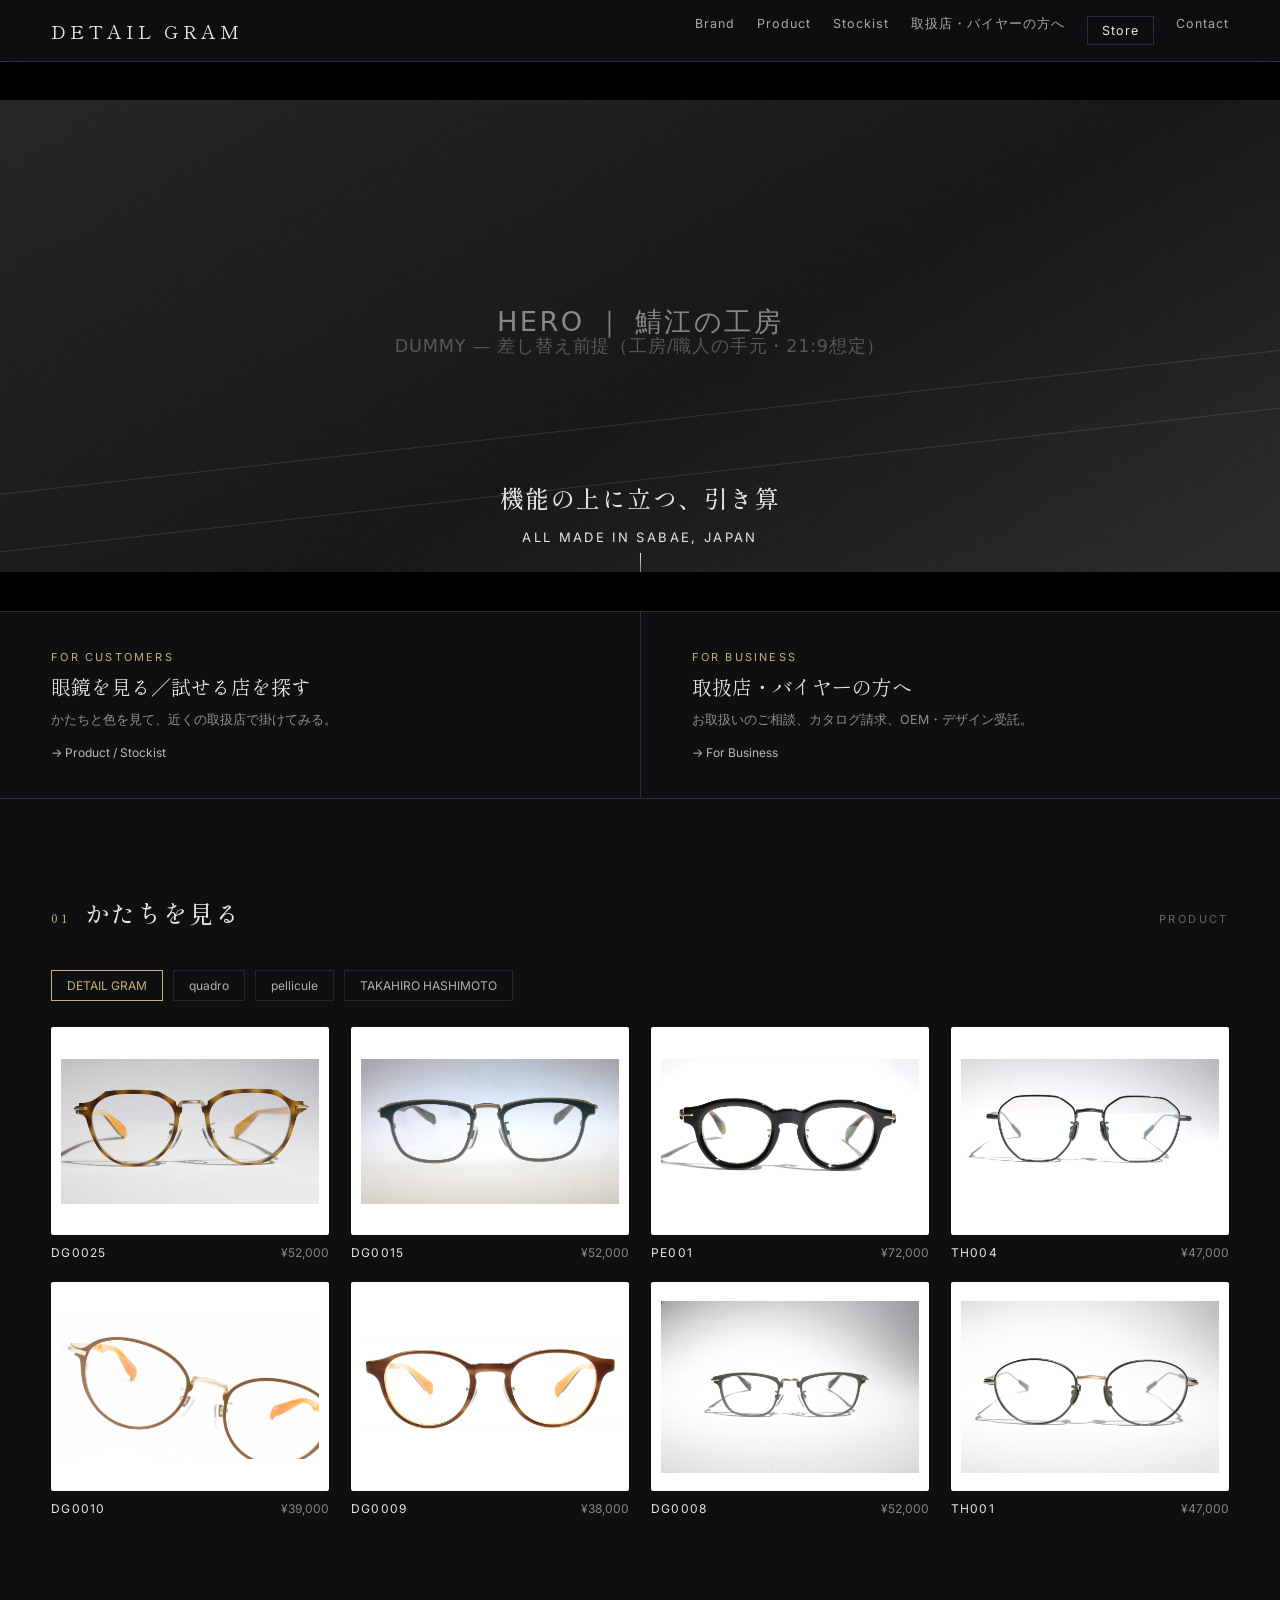
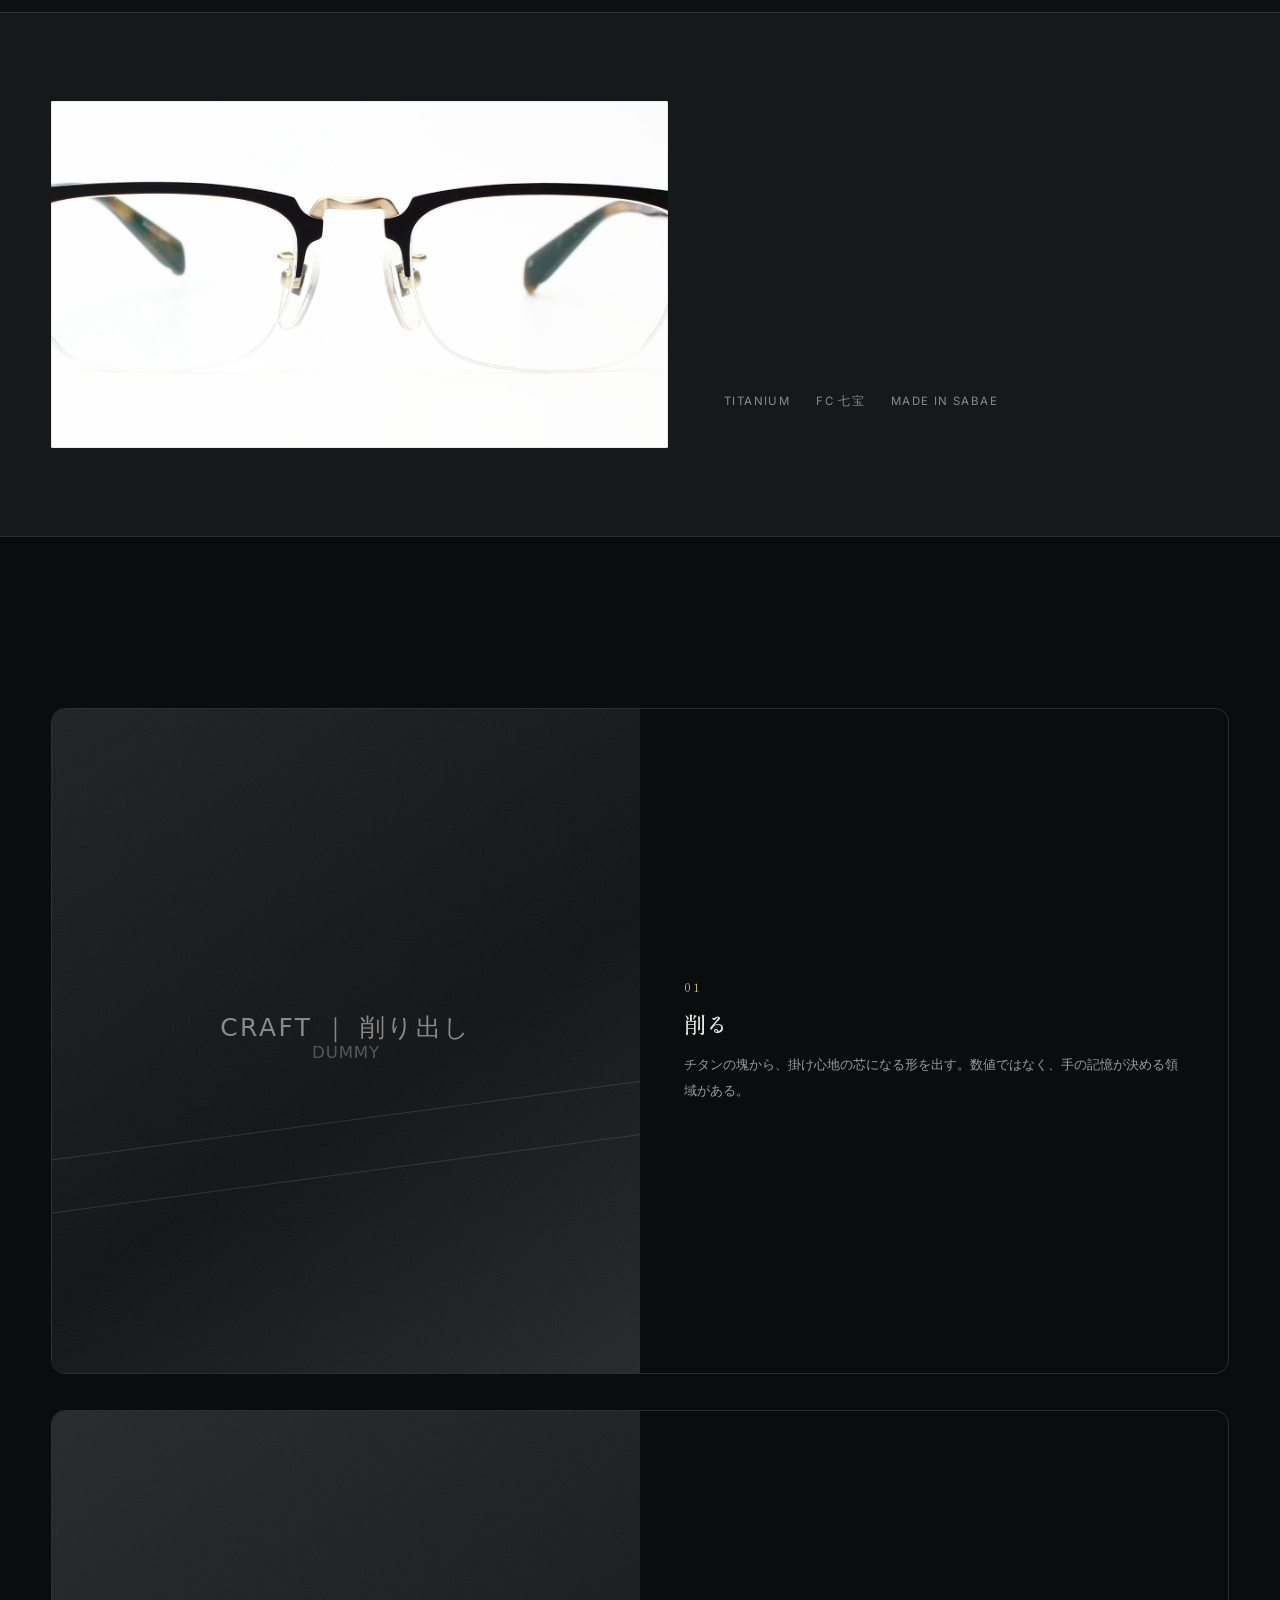
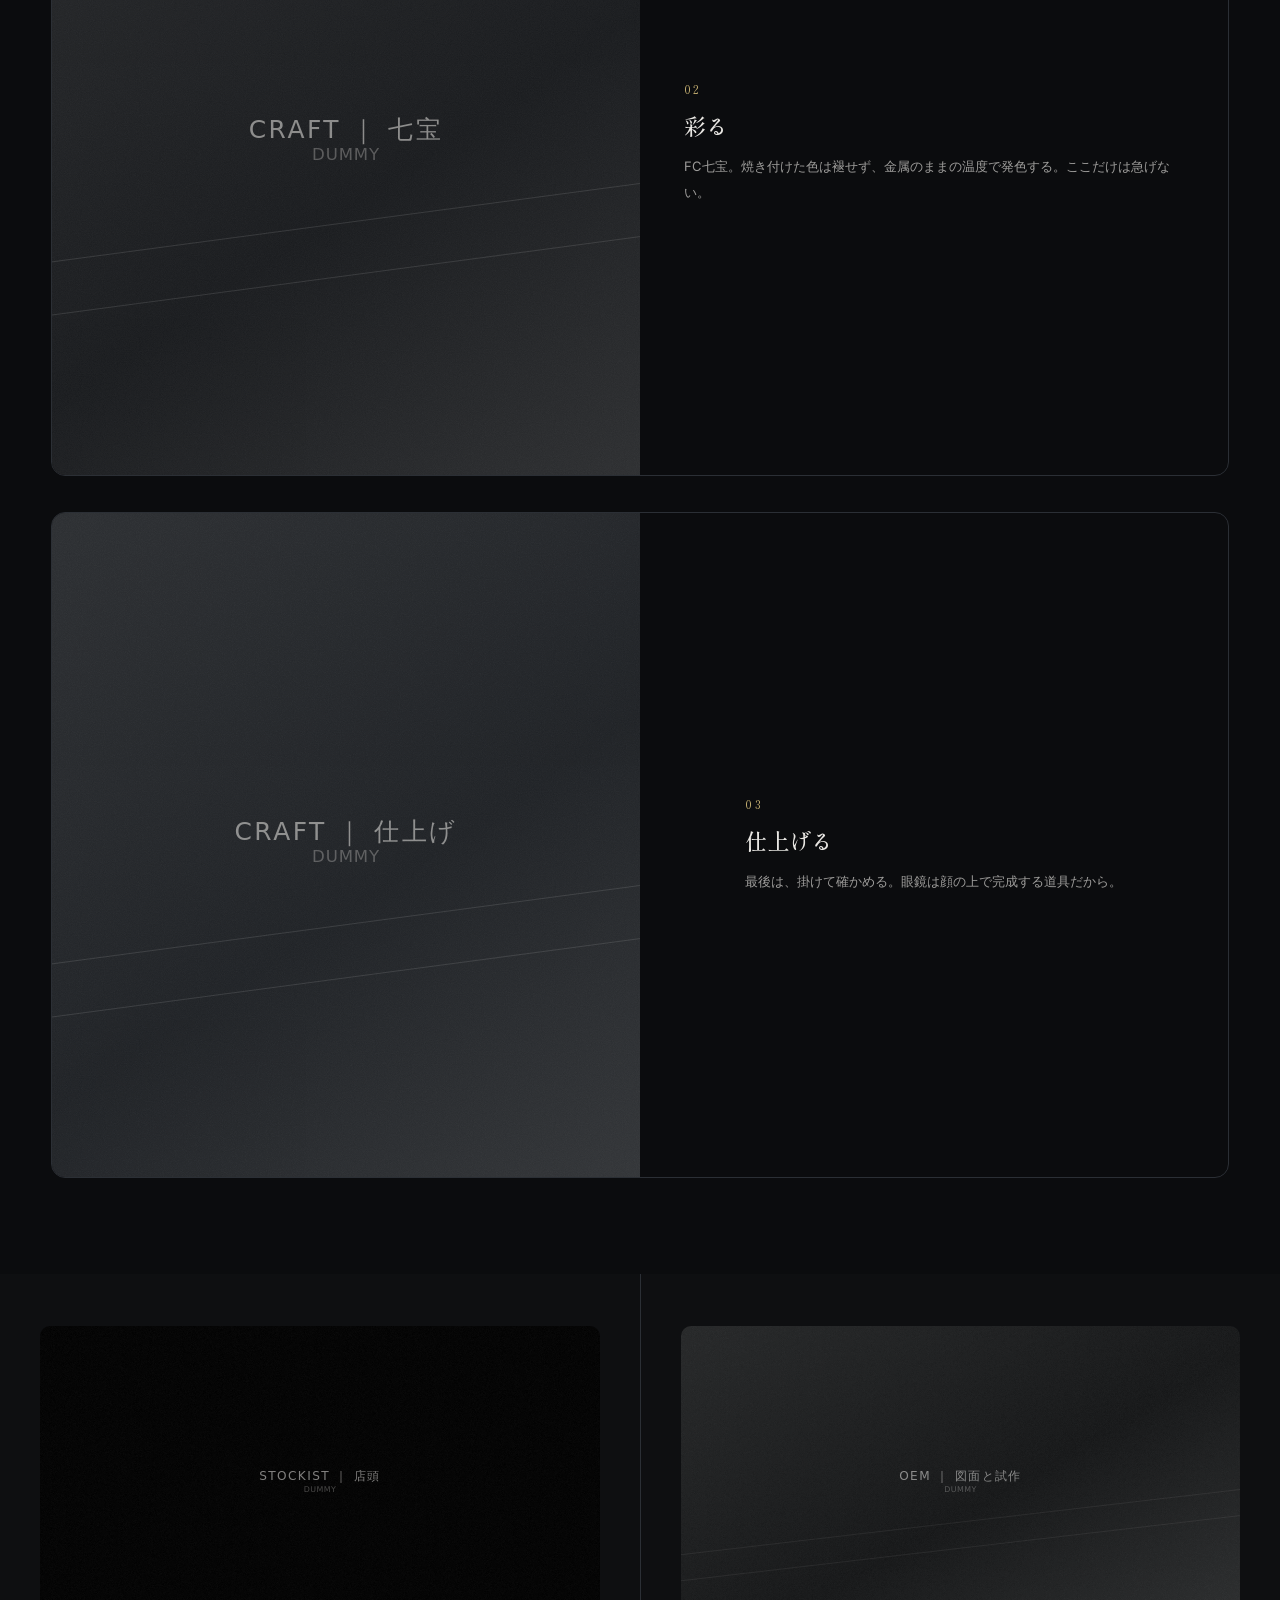
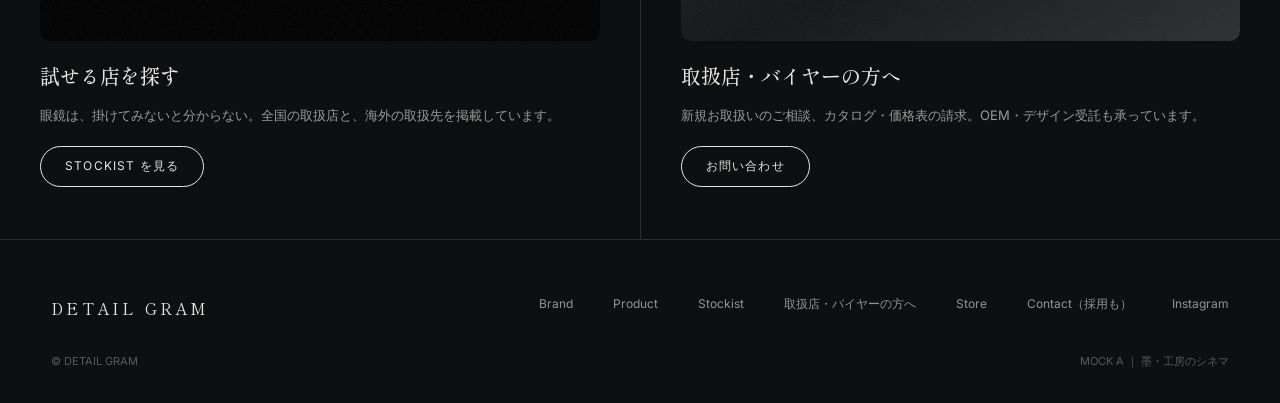
==== a.html @ 7b70e7d8 "DETAIL GRAM top mock A/B" ====
<!DOCTYPE html>
<html lang="ja">
<head>
<meta charset="utf-8">
<meta name="viewport" content="width=device-width, initial-scale=1">
<meta name="robots" content="noindex,nofollow">
<title>DETAIL GRAM ｜ モックA（墨・工房のシネマ）</title>
<link rel="preconnect" href="https://fonts.googleapis.com">
<link rel="preconnect" href="https://fonts.gstatic.com" crossorigin>
<link href="https://fonts.googleapis.com/css2?family=Shippori+Mincho:wght@500;600&family=Inter:wght@300;400;500;700&display=swap" rel="stylesheet">
<link rel="stylesheet" href="assets/br-kit.css">
<link rel="stylesheet" href="assets/dg-base.css">
<style>
  /* ===== A案：墨地 × 工房のシネマ ==========================
     地色＝墨/オフブラック（生成り禁止ルール準拠）
     固有の仕掛け＝"DETAIL"＝ディテールへ寄る（拡大鏡セクション）
     ======================================================= */
  :root{
    --ink:#0e0f11; --ink-2:#16181c; --paper:#e8e6e2; --paper-dim:#a8a9ad;
    --line:#2b2f35; --accent:#c8b273; /* 真鍮 */
    --sans:'Inter',system-ui,'Hiragino Kaku Gothic ProN','Yu Gothic',sans-serif;
    --serif:'Shippori Mincho','Hiragino Mincho ProN',serif;
  }
  body{ background:var(--ink); color:var(--paper); font-family:var(--sans); }

  /* --- ヘッダー（Horizonのheader-groupは触らない前提。見た目確認用） --- */
  .dg-header{ position:sticky; top:0; z-index:50; display:flex; align-items:center; gap:28px;
    padding:16px 4vw; border-bottom:1px solid var(--line); background:rgba(14,15,17,.72); backdrop-filter:blur(14px); }
  .dg-logo{ font-family:var(--serif); font-size:19px; letter-spacing:.22em; }
  .dg-nav{ display:flex; gap:22px; margin-left:auto; font-size:12.5px; letter-spacing:.08em; }
  .dg-nav a{ opacity:.72 } .dg-nav a:hover{ opacity:1 }
  .dg-nav .is-store{ opacity:1; border:1px solid var(--line); padding:6px 14px; }

  /* --- HERO：写真1枚を映画のカットに（br-cinema） --- */
  .hero{ position:relative; }
  .hero .br-cinema{ background:#000 }
  .hero-copy{ position:absolute; inset:auto 0 12% 0; text-align:center; }
  .hero-copy h1{ font-family:var(--serif); font-weight:500; margin:0 0 14px;
    font-size:clamp(1.6rem,.9rem+2.4vw,3.1rem); letter-spacing:.06em; }
  .hero-copy p{ margin:0; font-size:13px; letter-spacing:.18em; opacity:.66 }
  .hero-scroll{ position:absolute; left:50%; bottom:18px; width:1px; height:40px; background:linear-gradient(var(--paper),transparent) }

  /* --- 2導線 --- */
  .gates{ display:grid; grid-template-columns:1fr 1fr; gap:1px; background:var(--line); border-block:1px solid var(--line) }
  .gate{ background:var(--ink); padding:38px 4vw; display:flex; flex-direction:column; gap:8px; transition:background .3s }
  .gate:hover{ background:var(--ink-2) }
  .gate .k{ font-size:11px; letter-spacing:.2em; color:var(--accent) }
  .gate .t{ font-family:var(--serif); font-size:1.25rem }
  .gate .d{ font-size:12.5px; opacity:.6; line-height:1.8 }
  .gate .go{ margin-top:6px; font-size:12px; opacity:.8 }

  /* --- セクション共通 --- */
  .sec{ padding:96px 0 }
  .sec-head{ display:flex; align-items:baseline; gap:16px; margin-bottom:40px }
  .sec-head .no{ font-family:var(--serif); color:var(--accent); font-size:13px; letter-spacing:.2em }
  .sec-head h2{ font-family:var(--serif); font-weight:500; font-size:clamp(1.3rem,.9rem+1.1vw,2rem); letter-spacing:.08em; margin:0 }
  .sec-head .en{ margin-left:auto; font-size:11px; letter-spacing:.22em; opacity:.4 }

  /* --- PRODUCT --- */
  .lines{ display:flex; gap:10px; flex-wrap:wrap; margin-bottom:26px; font-size:12px }
  .lines span{ border:1px solid var(--line); padding:7px 15px; opacity:.75 }
  .lines span:first-child{ border-color:var(--accent); color:var(--accent); opacity:1 }
  .grid{ display:grid; grid-template-columns:repeat(4,1fr); gap:22px }
  .item figure{ margin:0; background:#fff; overflow:hidden }
  .item img{ width:100%; aspect-ratio:4/3; object-fit:contain; padding:10px; mix-blend-mode:multiply }
  .item .m{ display:flex; justify-content:space-between; margin-top:10px; font-size:12px }
  .item .m .c{ letter-spacing:.1em } .item .m .p{ opacity:.55 }

  /* --- 固有の仕掛け：DETAILへ寄る（拡大鏡） --- */
  .detail{ background:var(--ink-2); border-block:1px solid var(--line) }
  .detail-in{ display:grid; grid-template-columns:1.1fr .9fr; gap:56px; align-items:center; padding:88px 0 }
  .lens{ position:relative; overflow:hidden; background:#fff }
  .lens img{ width:100%; transform:scale(1); transition:transform 1.6s cubic-bezier(.2,.7,.2,1) }
  .lens.is-in img{ transform:scale(1.45) }
  .lens::after{ content:""; position:absolute; inset:0; box-shadow:inset 0 0 0 1px rgba(0,0,0,.08) }
  .detail h3{ font-family:var(--serif); font-weight:500; font-size:1.6rem; margin:0 0 18px; letter-spacing:.06em }
  .detail p{ line-height:2.1; font-size:14px; opacity:.72; margin:0 0 12px }
  .detail .spec{ margin-top:22px; display:flex; gap:26px; font-size:11.5px; letter-spacing:.12em; opacity:.55 }

  /* --- CRAFT：積み重なる章（br-sticky-story） --- */
  .craft{ background:#0b0c0e }
  .panel{ display:grid; grid-template-columns:1fr 1fr; gap:0; border:1px solid var(--line); overflow:hidden; background:#0b0c0e }
  .panel img{ width:100%; height:100%; object-fit:cover; min-height:340px }
  .panel .tx{ padding:44px; display:flex; flex-direction:column; justify-content:center; gap:12px }
  .panel .n{ font-family:var(--serif); color:var(--accent); font-size:12px; letter-spacing:.2em }
  .panel h3{ font-family:var(--serif); font-weight:500; font-size:1.4rem; margin:0 }
  .panel p{ font-size:13px; line-height:2; opacity:.66; margin:0 }

  /* --- STOCKIST / BUSINESS --- */
  .two{ display:grid; grid-template-columns:1fr 1fr; gap:1px; background:var(--line) }
  .two > div{ background:var(--ink); padding:52px 40px }
  .two img{ width:100%; aspect-ratio:16/9; object-fit:cover; margin-bottom:20px; filter:grayscale(.3) }
  .two h3{ font-family:var(--serif); font-weight:500; font-size:1.25rem; margin:0 0 12px }
  .two p{ font-size:13px; line-height:2; opacity:.65; margin:0 0 18px }
  .btn{ display:inline-block; border:1px solid var(--paper); padding:11px 24px; font-size:12px; letter-spacing:.1em }
  .btn:hover{ background:var(--paper); color:var(--ink) }

  /* --- FOOTER --- */
  .dg-footer{ border-top:1px solid var(--line); padding:56px 4vw 34px; font-size:12px }
  .f-top{ display:flex; gap:40px; flex-wrap:wrap; margin-bottom:34px }
  .f-top .b{ font-family:var(--serif); font-size:16px; letter-spacing:.2em; margin-right:auto }
  .f-top a{ opacity:.62 } .f-top a:hover{ opacity:1 }
  .f-bot{ display:flex; justify-content:space-between; opacity:.35; font-size:11px }

  @media(max-width:900px){
    .grid{ grid-template-columns:repeat(2,1fr) }
    .gates,.detail-in,.panel,.two{ grid-template-columns:1fr }
    .dg-nav{ display:none }
  }
</style>
</head>
<body>
<div class="br-grain" aria-hidden="true"></div>

<!-- ===== header（Horizon: header-group は触らない／確認用） ===== -->
<header class="dg-header">
  <span class="dg-logo">DETAIL GRAM</span>
  <nav class="dg-nav">
    <a href="#">Brand</a><a href="#">Product</a><a href="#">Stockist</a>
    <a href="#">取扱店・バイヤーの方へ</a><a href="#" class="is-store">Store</a><a href="#">Contact</a>
  </nav>
</header>

<!-- ===== SECTION: hero  → detailgram-home-hero.liquid ===== -->
<section class="dg-section hero">
  <div class="br-cinema">
    <img src="assets/dummy/hero-a.svg" alt="鯖江の工房（ダミー）">
  </div>
  <div class="hero-copy">
    <h1 data-br="chars">機能の上に立つ、引き算</h1>
    <p data-br="reveal" data-br-delay=".5s">ALL MADE IN SABAE, JAPAN</p>
  </div>
  <span class="hero-scroll"></span>
</section>

<!-- ===== SECTION: gates（2導線） → detailgram-home-gates.liquid ===== -->
<section class="dg-section gates" data-br="stagger">
  <a class="gate" href="#">
    <span class="k">FOR CUSTOMERS</span>
    <span class="t">眼鏡を見る／試せる店を探す</span>
    <span class="d">かたちと色を見て、近くの取扱店で掛けてみる。</span>
    <span class="go">→ Product / Stockist</span>
  </a>
  <a class="gate" href="#">
    <span class="k">FOR BUSINESS</span>
    <span class="t">取扱店・バイヤーの方へ</span>
    <span class="d">お取扱いのご相談、カタログ請求、OEM・デザイン受託。</span>
    <span class="go">→ For Business</span>
  </a>
</section>

<!-- ===== SECTION: product → detailgram-home-product.liquid ===== -->
<section class="dg-section sec">
  <div class="dg-wrap">
    <div class="sec-head" data-br="reveal">
      <span class="no">01</span><h2>かたちを見る</h2><span class="en">PRODUCT</span>
    </div>
    <div class="lines" data-br="reveal">
      <span>DETAIL GRAM</span><span>quadro</span><span>pellicule</span><span>TAKAHIRO HASHIMOTO</span>
    </div>
    <div class="grid" data-br="stagger">
      <a class="item br-lift" href="#"><figure class="r-frame"><img src="assets/products/DG0025.jpg" alt="DG0025"></figure><div class="m"><span class="c">DG0025</span><span class="p">¥52,000</span></div></a>
      <a class="item br-lift" href="#"><figure class="r-frame"><img src="assets/products/DG0015.jpg" alt="DG0015"></figure><div class="m"><span class="c">DG0015</span><span class="p">¥52,000</span></div></a>
      <a class="item br-lift" href="#"><figure class="r-frame"><img src="assets/products/PE001.jpg" alt="PE001"></figure><div class="m"><span class="c">PE001</span><span class="p">¥72,000</span></div></a>
      <a class="item br-lift" href="#"><figure class="r-frame"><img src="assets/products/TH004.jpg" alt="TH004"></figure><div class="m"><span class="c">TH004</span><span class="p">¥47,000</span></div></a>
      <a class="item br-lift" href="#"><figure class="r-frame"><img src="assets/products/DG0010.jpg" alt="DG0010"></figure><div class="m"><span class="c">DG0010</span><span class="p">¥39,000</span></div></a>
      <a class="item br-lift" href="#"><figure class="r-frame"><img src="assets/products/DG0009.jpg" alt="DG0009"></figure><div class="m"><span class="c">DG0009</span><span class="p">¥38,000</span></div></a>
      <a class="item br-lift" href="#"><figure class="r-frame"><img src="assets/products/DG0008.jpg" alt="DG0008"></figure><div class="m"><span class="c">DG0008</span><span class="p">¥52,000</span></div></a>
      <a class="item br-lift" href="#"><figure class="r-frame"><img src="assets/products/TH001.jpg" alt="TH001"></figure><div class="m"><span class="c">TH001</span><span class="p">¥47,000</span></div></a>
    </div>
  </div>
</section>

<!-- ===== SECTION: detail（このブランドだけの仕掛け＝ディテールへ寄る） ===== -->
<!--        → detailgram-home-detail.liquid -->
<section class="dg-section detail">
  <div class="dg-wrap detail-in">
    <div class="lens r-frame" data-br="reveal">
      <img src="assets/products/DG0001.jpg" alt="ディテール（拡大）">
    </div>
    <div>
      <h3 data-br="reveal">名前の理由は、細部にある。</h3>
      <p data-br="reveal" data-br-delay=".1s">DETAIL（詳細）と GRAM（重さ）。<br>掛けたときに消えてしまうほどの軽さと、指先が触れる場所の精度。</p>
      <p data-br="reveal" data-br-delay=".2s">design：埼玉／製造：鯖江。企画から仕上げまで、すべての工程を日本国内で。</p>
      <div class="spec" data-br="reveal" data-br-delay=".3s"><span>TITANIUM</span><span>FC 七宝</span><span>MADE IN SABAE</span></div>
    </div>
  </div>
</section>

<!-- ===== SECTION: craft（工程の章立て・積層） → detailgram-home-craft.liquid ===== -->
<section class="dg-section sec craft">
  <div class="dg-wrap">
    <div class="sec-head" data-br="reveal">
      <span class="no">02</span><h2>つくり方が、かたちを決める</h2><span class="en">CRAFT</span>
    </div>
    <div class="br-sticky-story" style="--br-panel-h:74vh">
      <div class="br-panel panel r-card">
        <img src="assets/dummy/craft-1.svg" alt="削り出し（ダミー）">
        <div class="tx"><span class="n">01</span><h3>削る</h3><p>チタンの塊から、掛け心地の芯になる形を出す。数値ではなく、手の記憶が決める領域がある。</p></div>
      </div>
      <div class="br-panel panel r-card">
        <img src="assets/dummy/craft-2.svg" alt="七宝（ダミー）">
        <div class="tx"><span class="n">02</span><h3>彩る</h3><p>FC七宝。焼き付けた色は褪せず、金属のままの温度で発色する。ここだけは急げない。</p></div>
      </div>
      <div class="br-panel panel r-card">
        <img src="assets/dummy/craft-3.svg" alt="仕上げ（ダミー）">
        <div class="tx"><span class="n">03</span><h3>仕上げる</h3><p>最後は、掛けて確かめる。眼鏡は顔の上で完成する道具だから。</p></div>
      </div>
    </div>
  </div>
</section>

<!-- ===== SECTION: stockist / business → 各liquid 1本ずつ ===== -->
<section class="dg-section two">
  <div data-br="reveal">
    <img class="r-card" src="assets/dummy/stockist.svg" alt="店頭（ダミー）">
    <h3>試せる店を探す</h3>
    <p>眼鏡は、掛けてみないと分からない。全国の取扱店と、海外の取扱先を掲載しています。</p>
    <a class="btn r-pill" href="#">STOCKIST を見る</a>
  </div>
  <div data-br="reveal" data-br-delay=".1s">
    <img class="r-card" src="assets/dummy/oem.svg" alt="OEM（ダミー）">
    <h3>取扱店・バイヤーの方へ</h3>
    <p>新規お取扱いのご相談、カタログ・価格表の請求。OEM・デザイン受託も承っています。</p>
    <a class="btn r-pill" href="#">お問い合わせ</a>
  </div>
</section>

<!-- ===== footer（Horizon: footer-group は触らない／確認用） ===== -->
<footer class="dg-footer">
  <div class="f-top">
    <span class="b">DETAIL GRAM</span>
    <a href="#">Brand</a><a href="#">Product</a><a href="#">Stockist</a>
    <a href="#">取扱店・バイヤーの方へ</a><a href="#">Store</a><a href="#">Contact（採用も）</a><a href="#">Instagram</a>
  </div>
  <div class="f-bot"><span>© DETAIL GRAM</span><span>MOCK A ｜ 墨・工房のシネマ</span></div>
</footer>

<script src="assets/br-kit.js"></script>
<script>
  /* 固有の仕掛け：ディテール拡大鏡（視界に入ると寄る） */
  var lens = document.querySelector('.lens');
  if (lens && !matchMedia('(prefers-reduced-motion: reduce)').matches) {
    new IntersectionObserver(function(es){
      es.forEach(function(e){ if(e.isIntersecting){ e.target.classList.add('is-in'); } });
    }, {threshold:.35}).observe(lens);
  }
</script>
</body>
</html>
---- assets/br-kit.css ----
/* ================================================================
   br-kit.css ｜ web-design-master 表現技法キット v0.2
   2026-07-10 [うぇぶこ] ｜ 発注: handoff/KICKOFF_technique_catalog_20260710.md
   v0.2: 13-18追加（glass/grain/sheen/tilt/chars/ondark・PRISM KIT観測の自庫化
         =trends_log_202607 2026-07-10・コード未閲覧の完全自前実装）
   台帳: technique/catalog.md ／ 実演: technique/catalog.html
   契約: 依存ゼロ（純CSS/vanilla）・reduced-motionで全停止・1技は最小実装
   呼び出し: data-br="技名"（JS連動技）／ .br-技名（純CSS技）
   ================================================================ */

/* ---- 安全弁① reduced-motion 一括停止（全技共通・最上部で宣言） ---- */
@media (prefers-reduced-motion: reduce) {
  [data-br], [data-br] > * {
    animation: none !important;
    transition: none !important;
    opacity: 1 !important;
    transform: none !important;
    clip-path: none !important;
  }
  [data-br="ink-fill"] { background-position: 0 0 !important; }
  .br-scroll-drive-bar, .br-scroll-drive-view { animation: none !important; }
  .br-scroll-drive-bar { display: none; }
  .br-cinema > .br-cinema-scene, .br-cinema > img { animation: none !important; }
  .br-char { opacity: 1 !important; transform: none !important; transition: none !important; }
  .br-sheen::after { display: none; }
  [data-br="tilt"] { transform: none !important; }
}
/* ---- 安全弁② no-JSフォールバック：初期非表示は .br-js（kit.jsが付与）配下のみ ---- */

/* ================================================================
   01 br-reveal ｜ スクロールで下から24pxフェードイン（一度だけ）
   出典: notes.md 2026-05-09（LEP・クロードデザイン分析より自庫化） */
.br-js [data-br="reveal"] {
  opacity: 0;
  transform: translateY(24px);
  transition: opacity .8s ease, transform .8s ease;
}
[data-br="reveal"].is-in { opacity: 1; transform: none; }

/* ================================================================
   02 br-eyebrow ｜ 番号付きeyebrow（01 — Vision）CSSカウンタで自動連番
   親に .br-eyebrow-group（counter-reset）・各ラベルに .br-eyebrow
   出典: notes.md 2026-05-09（ナンバリングeyebrow） */
.br-eyebrow-group { counter-reset: br-eyebrow; }
.br-eyebrow {
  counter-increment: br-eyebrow;
  font-size: .72rem;
  font-weight: 500;
  letter-spacing: .25em;
  text-transform: uppercase;
  color: var(--br-eyebrow-ink, #8a94a0);
}
.br-eyebrow::before { content: counter(br-eyebrow, decimal-leading-zero) " — "; }

/* ================================================================
   03 br-newsrow ｜ 日付/カテゴリ/タイトル/矢印の構造化ニュース行
   出典: notes.md 2026-05-09（ニュース行コンポーネント） */
.br-newsrow {
  display: grid;
  grid-template-columns: 6.5em auto 1fr auto;
  gap: 1.2em;
  align-items: baseline;
  padding: 1.05em .2em;
  border-bottom: 1px solid var(--br-rule, #e2e6ea);
  text-decoration: none;
  color: inherit;
}
.br-newsrow .br-date { font-size: .82em; color: #8a94a0; font-variant-numeric: tabular-nums; }
.br-newsrow .br-cat {
  font-size: .68em; letter-spacing: .08em;
  border: 1px solid currentColor; border-radius: 999px;
  padding: .25em .95em; justify-self: start;
  color: var(--br-cat-ink, #43678c);
}
.br-newsrow .br-arrow { color: #b0b8c0; transition: transform .3s ease; }
.br-newsrow:hover .br-arrow { transform: translateX(6px); }
@media (max-width: 640px) {
  .br-newsrow { grid-template-columns: auto auto 1fr; }
  .br-newsrow .br-title { grid-column: 1 / -1; }
}

/* ================================================================
   04 br-lift ｜ カードhover浮き（translateY -3px + shadow・-5px以上は大げさ）
   出典: notes.md 2026-05-29（ほじょナビ一覧ページ） */
.br-lift { transition: transform .25s ease, box-shadow .25s ease; }
.br-lift:hover { transform: translateY(-3px); box-shadow: 0 10px 24px rgba(0, 0, 0, .12); }

/* ================================================================
   05 br-ink-fill ｜ 視界に入ると文字に色が満ちる（background-clip:text）
   出典: MDN background-clip https://developer.mozilla.org/en-US/docs/Web/CSS/background-clip */
.br-js [data-br="ink-fill"] {
  background: linear-gradient(90deg, var(--br-ink, #1c2530) 50%, var(--br-ink-base, #ccd3d9) 50%)
              100% 0 / 200.5% 100% no-repeat;
  -webkit-background-clip: text;
  background-clip: text;
  color: transparent;
  transition: background-position 1.4s cubic-bezier(.22, .61, .36, 1);
}
[data-br="ink-fill"].is-in { background-position: 0 0; }

/* ================================================================
   06 br-unmask ｜ マスク開きで現れる（clip-path inset遷移）
   既定=左→右。data-br-axis="y" で下→上。
   出典: MDN clip-path https://developer.mozilla.org/en-US/docs/Web/CSS/clip-path */
.br-js [data-br="unmask"] {
  clip-path: inset(0 100% 0 0);
  transition: clip-path .9s cubic-bezier(.22, .61, .36, 1);
}
.br-js [data-br="unmask"][data-br-axis="y"] { clip-path: inset(100% 0 0 0); }
/* is-inはmodifier変種より必ず後置＋同等以上の詳細度にする（axis変種に負けない） */
.br-js [data-br="unmask"].is-in,
[data-br="unmask"].is-in { clip-path: inset(0 0 0 0) !important; }

/* ================================================================
   07 br-scroll-drive ｜ スクロール連動アニメ（animation-timeline: scroll()/view()）
   対応: Chrome/Edge 115+・Firefox 155+・Safari 26+（caniuse 2026-07時点 約84%）
   非対応ブラウザ: @supportsで無効＝バーは非表示・view要素は普通に表示（安全degrade）
   出典: MDN https://developer.mozilla.org/en-US/docs/Web/CSS/CSS_scroll-driven_animations */
.br-scroll-drive-bar {
  position: fixed; top: 0; left: 0; z-index: 99;
  width: 100%; height: 3px;
  background: var(--br-accent, #c96a32);
  transform: scaleX(0); transform-origin: 0 50%;
}
@supports (animation-timeline: scroll()) {
  @keyframes br-grow-x { to { transform: scaleX(1); } }
  .br-scroll-drive-bar { animation: br-grow-x linear both; animation-timeline: scroll(root); }
  @keyframes br-view-in {
    from { opacity: .12; transform: translateY(30px) scale(.97); }
    to   { opacity: 1;  transform: none; }
  }
  .br-scroll-drive-view {
    animation: br-view-in linear both;
    animation-timeline: view();
    animation-range: entry 0% cover 40%;
  }
}

/* ================================================================
   08 br-sticky-story ｜ sticky区間でパネルが積み重なるスクロールテリング骨格（純CSS）
   各パネルが同じtopに貼り付き、次のパネルが上に被さっていく
   出典: MDN position(sticky) https://developer.mozilla.org/en-US/docs/Web/CSS/position */
.br-sticky-story { --br-panel-h: 78vh; }
.br-sticky-story .br-panel {
  position: sticky;
  top: calc((100vh - var(--br-panel-h)) / 2);
  min-height: var(--br-panel-h);
  display: grid; place-items: center;
  border-radius: 14px; overflow: hidden;
}
.br-sticky-story .br-panel + .br-panel { margin-top: 4vh; }

/* ================================================================
   09 br-fluid-type ｜ clamp()流体タイポ（vw連動・上下限付き）
   カスタム変数で下限/傾き/上限を案件ごとに調整
   出典: MDN clamp https://developer.mozilla.org/en-US/docs/Web/CSS/clamp */
.br-fluid-type {
  font-size: clamp(var(--br-fluid-min, 1.2rem),
                   calc(var(--br-fluid-base, .9rem) + var(--br-fluid-slope, 2.6vw)),
                   var(--br-fluid-max, 3.4rem));
  line-height: 1.25;
}

/* ================================================================
   10 br-cinema ｜ フルワイド21:9レターボックス＋ゆっくりズーム
   中身は img でも .br-cinema-scene（CSS背景）でも可
   出典: 一般技法（transform scale＋overflow）＋notes.md画像比率ルール(21:9=シネマティック) */
.br-cinema { position: relative; overflow: hidden; aspect-ratio: 21 / 9; background: #000; }
.br-cinema::before, .br-cinema::after {
  content: ""; position: absolute; left: 0; right: 0;
  height: 7%; background: #000; z-index: 2;
}
.br-cinema::before { top: 0; }
.br-cinema::after { bottom: 0; }
.br-cinema > .br-cinema-scene, .br-cinema > img {
  position: absolute; inset: 0; width: 100%; height: 100%;
  object-fit: cover;
  animation: br-cinema-zoom 16s ease-in-out infinite alternate;
}
@keyframes br-cinema-zoom { from { transform: scale(1); } to { transform: scale(1.08); } }

/* ================================================================
   11 br-stagger ｜ 子要素の時間差リビール（delayはkit.jsが子に自動付与）
   data-br-step="0.12" で間隔調整（既定0.09s）
   出典: 一般技法（transition-delayカスケード）MDN transition-delay */
.br-js [data-br="stagger"] > * {
  opacity: 0;
  transform: translateY(18px);
  transition: opacity .6s ease, transform .6s ease;
}
[data-br="stagger"].is-in > * { opacity: 1; transform: none; }

/* ================================================================
   12 br-counter ｜ 数値カウントアップ（実装はbr-kit.js・CSSは桁揺れ防止のみ） */
.br-js [data-br="counter"] { font-variant-numeric: tabular-nums; }

/* ================================================================
   13 br-glass ｜ すりガラス3段濁度（グラスモーフィズム・純CSS）
   data-br-glass="light|media|dark"（既定=light相当）。背後に色/映像があるほど効く
   出典: 一般技法（backdrop-filter）＋PRISM KIT観測（trends_log 2026-07-10・自前実装） */
.br-glass {
  --br-glass-bg: rgba(255, 255, 255, .34);
  background: var(--br-glass-bg);
  -webkit-backdrop-filter: blur(22px) saturate(1.15);
  backdrop-filter: blur(22px) saturate(1.15);
  border: 1px solid rgba(255, 255, 255, .45);
  border-radius: 16px;
  box-shadow: 0 18px 44px rgba(20, 30, 45, .10);
}
.br-glass[data-br-glass="media"] { --br-glass-bg: rgba(255, 255, 255, .17); }
.br-glass[data-br-glass="dark"] {
  --br-glass-bg: rgba(16, 22, 30, .40);
  border-color: rgba(255, 255, 255, .14);
  color: #f2f4f6;
}
/* 安全劣化: backdrop-filter非対応はほぼ不透明で可読性を守る */
@supports not ((backdrop-filter: blur(1px)) or (-webkit-backdrop-filter: blur(1px))) {
  .br-glass { background: rgba(255, 255, 255, .93); }
  .br-glass[data-br-glass="dark"] { background: rgba(16, 22, 30, .94); }
}

/* ================================================================
   14 br-grain ｜ 極薄フィルムグレイン常駐レイヤー（純CSS・SVGノイズdata URI）
   body直下に <div class="br-grain" aria-hidden="true"></div> 1枚。
   data-br-local を付けると親要素スコープ（親にposition:relative）
   出典: 一般技法（feTurbulence）＋PRISM KIT観測（trends_log 2026-07-10・自前実装） */
.br-grain {
  position: fixed; inset: 0; z-index: 98;
  pointer-events: none;
  opacity: var(--br-grain-opacity, .05);
  mix-blend-mode: multiply;
  background-image: url("data:image/svg+xml,%3Csvg xmlns='http://www.w3.org/2000/svg' width='260' height='260'%3E%3Cfilter id='n'%3E%3CfeTurbulence type='fractalNoise' baseFrequency='0.9' numOctaves='2' stitchTiles='stitch'/%3E%3C/filter%3E%3Crect width='100%25' height='100%25' filter='url(%23n)'/%3E%3C/svg%3E");
  background-size: 260px 260px;
}
.br-grain[data-br-local] { position: absolute; z-index: 3; }

/* ================================================================
   15 br-sheen ｜ hoverで斜めの光が一瞬走る（純CSS）
   出典: 一般技法（gradient sweep）＋PRISM KIT観測（trends_log 2026-07-10・自前実装） */
.br-sheen { position: relative; overflow: hidden; }
.br-sheen::after {
  content: ""; position: absolute; top: -60%; bottom: -60%; left: 0; width: 34%;
  background: linear-gradient(105deg, transparent 0%, rgba(255, 255, 255, .5) 50%, transparent 100%);
  transform: translateX(-160%) rotate(8deg);
  opacity: 0; pointer-events: none;
}
.br-sheen:hover::after {
  opacity: 1;
  transform: translateX(460%) rotate(8deg);
  transition: transform .85s ease;
}

/* ================================================================
   16 br-tilt ｜ ポインタ追従の微チルト（JS駆動・rAF指数追従）
   pointer:fineのみ発動（タッチ端末は静止）・reduced-motionで停止＝kit.js側で分岐
   出典: 一般技法（perspective+rAF lerp）＋PRISM KIT観測（trends_log 2026-07-10・自前実装） */
[data-br="tilt"] { will-change: transform; }

/* ================================================================
   17 br-chars ｜ 見出しの文字分割リビール（1字ずつ時差で浮かぶ）
   テキストのみの要素に使う（子要素があると分割対象外）。分割はkit.jsが実行
   出典: 一般技法（span分割+delayカスケード）＋PRISM KIT観測（trends_log 2026-07-10・自前実装） */
.br-js [data-br="chars"] .br-char {
  display: inline-block;
  opacity: 0;
  transform: translateY(.55em);
  transition: opacity .55s ease, transform .55s ease;
}
[data-br="chars"].is-in .br-char { opacity: 1; transform: none; }

/* ================================================================
   18 br-ondark ｜ 章単位ダーク反転（data-br-dark章が画面中央帯に入ると
   bodyに .br-on-dark が立つ→ページ側はCSS変数を反転させる契約。検知はkit.js）
   kitはクラスの上げ下げと滑らかな色遷移だけ提供・何を反転させるかはページの変数設計
   出典: 一般技法（IO+クラス切替）＋PRISM KIT観測（trends_log 2026-07-10・自前実装） */
.br-ondark-sync { transition: background-color .6s ease, color .6s ease, border-color .6s ease; }
---- assets/dg-base.css ----
/* ============================================================
   DETAIL GRAM ｜ モック共通スタイル（A案 / B案 共用ベース）
   2026-07-13 [ディテールち]
   前提: Horizon = スキーマ方式（テーマ非破壊）
        → セクション単位で分割。各 .dg-section が
          将来 detailgram-{page}-{section}.liquid 1本に対応する。
   規範: 初期提案にクリーム/生成り系を使わない（notes 2026-07-10 ボスGO）
   ============================================================ */

/* ---- セクション境界（＝Liquid 1本の単位。monolith厳禁の可視化） ---- */
.dg-section { position: relative; }

/* ---- リセット ---- */
*, *::before, *::after { box-sizing: border-box; }
body { margin: 0; }
img { max-width: 100%; display: block; }
a { color: inherit; text-decoration: none; }
ul { list-style: none; margin: 0; padding: 0; }

/* ---- 共通レイアウト ---- */
.dg-wrap { width: min(1200px, 92vw); margin-inline: auto; }
.dg-narrow { width: min(760px, 90vw); margin-inline: auto; }

/* ---- セクション見出し（声量の強弱: 900はヒーローのみ / 見出しは600-700） ---- */
.dg-h2 { font-weight: 700; line-height: 1.3; margin: 0; }
.dg-lead { line-height: 1.9; opacity: .78; }

/* ---- 角丸は要素の性質ごとに変える（全要素同値の禁止・ズボラップ知見） ---- */
.r-frame { border-radius: 2px; }   /* 製品＝硬質 */
.r-card  { border-radius: 10px; }  /* 情報カード＝柔らかい */
.r-pill  { border-radius: 999px; } /* ボタン */

/* ---- アクセシビリティ ---- */
.visually-hidden {
  position: absolute; width: 1px; height: 1px; padding: 0; margin: -1px;
  overflow: hidden; clip: rect(0 0 0 0); white-space: nowrap; border: 0;
}
:focus-visible { outline: 2px solid currentColor; outline-offset: 3px; }
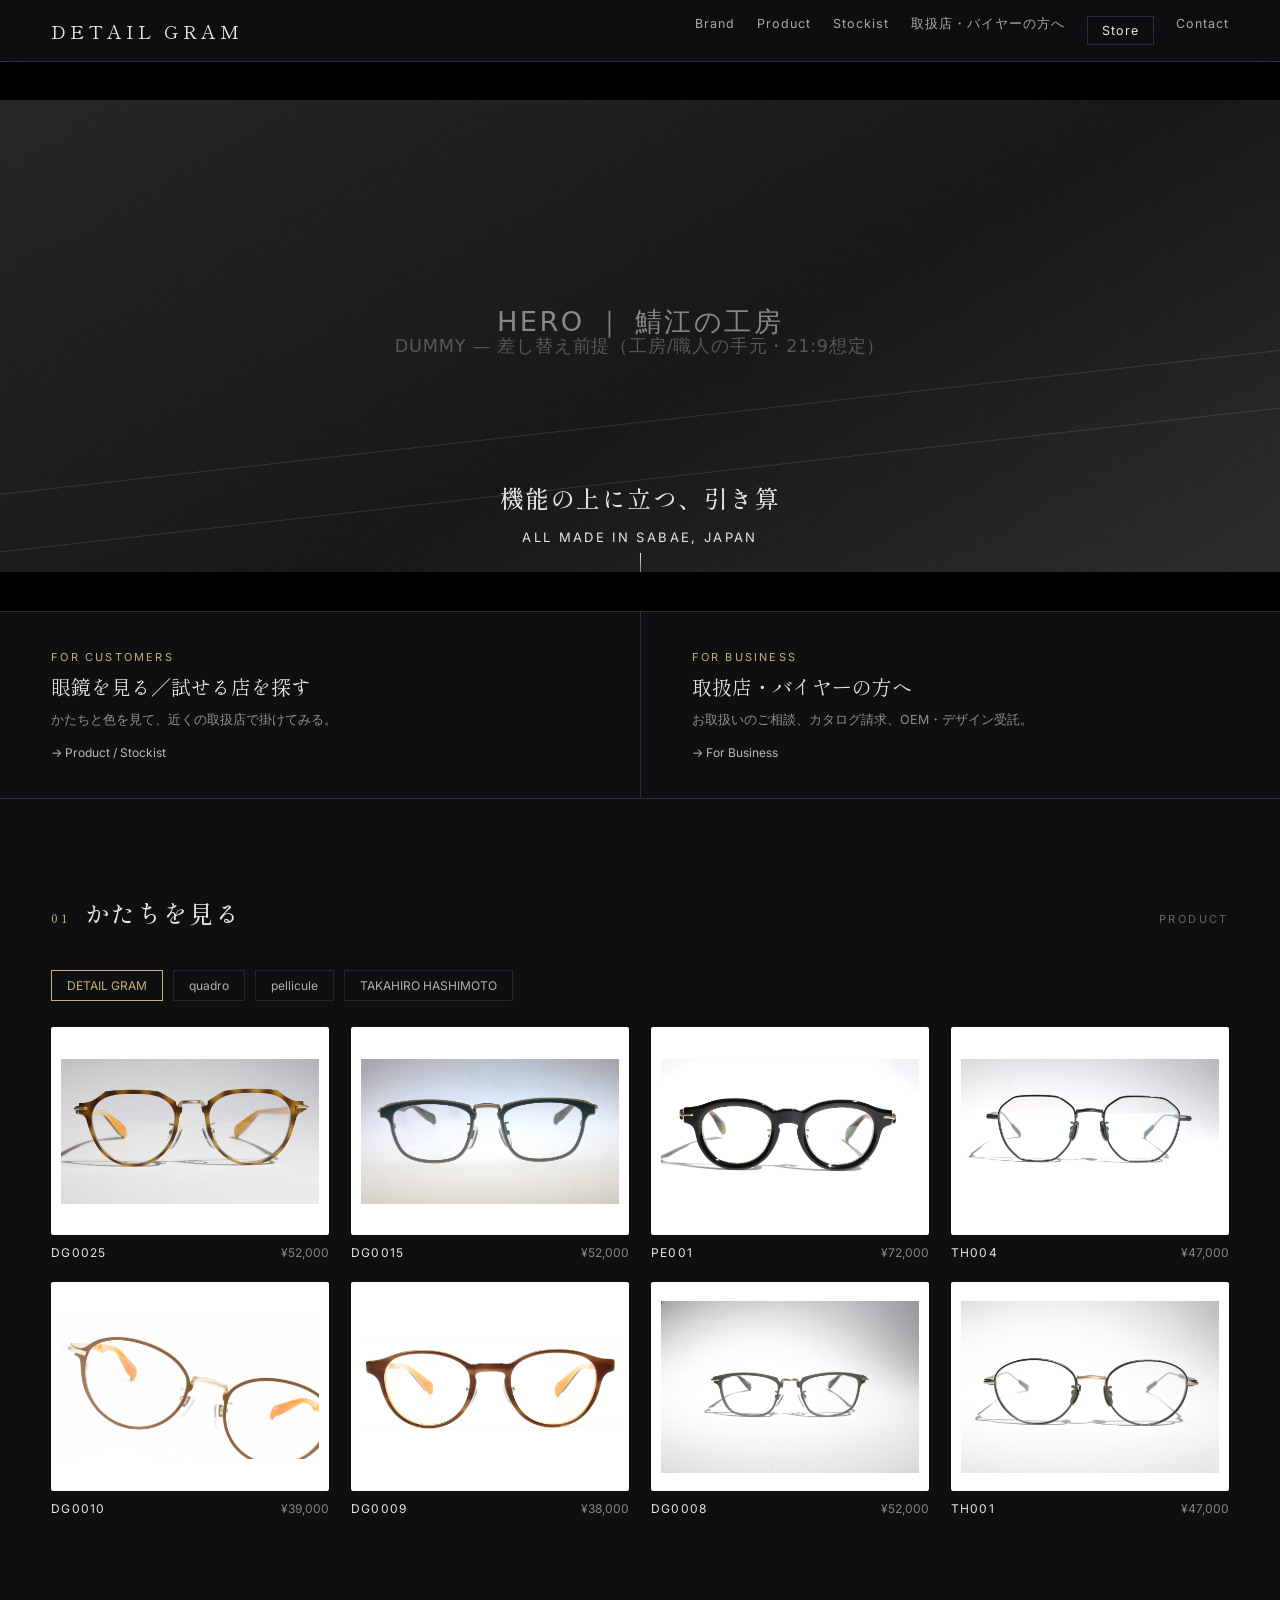
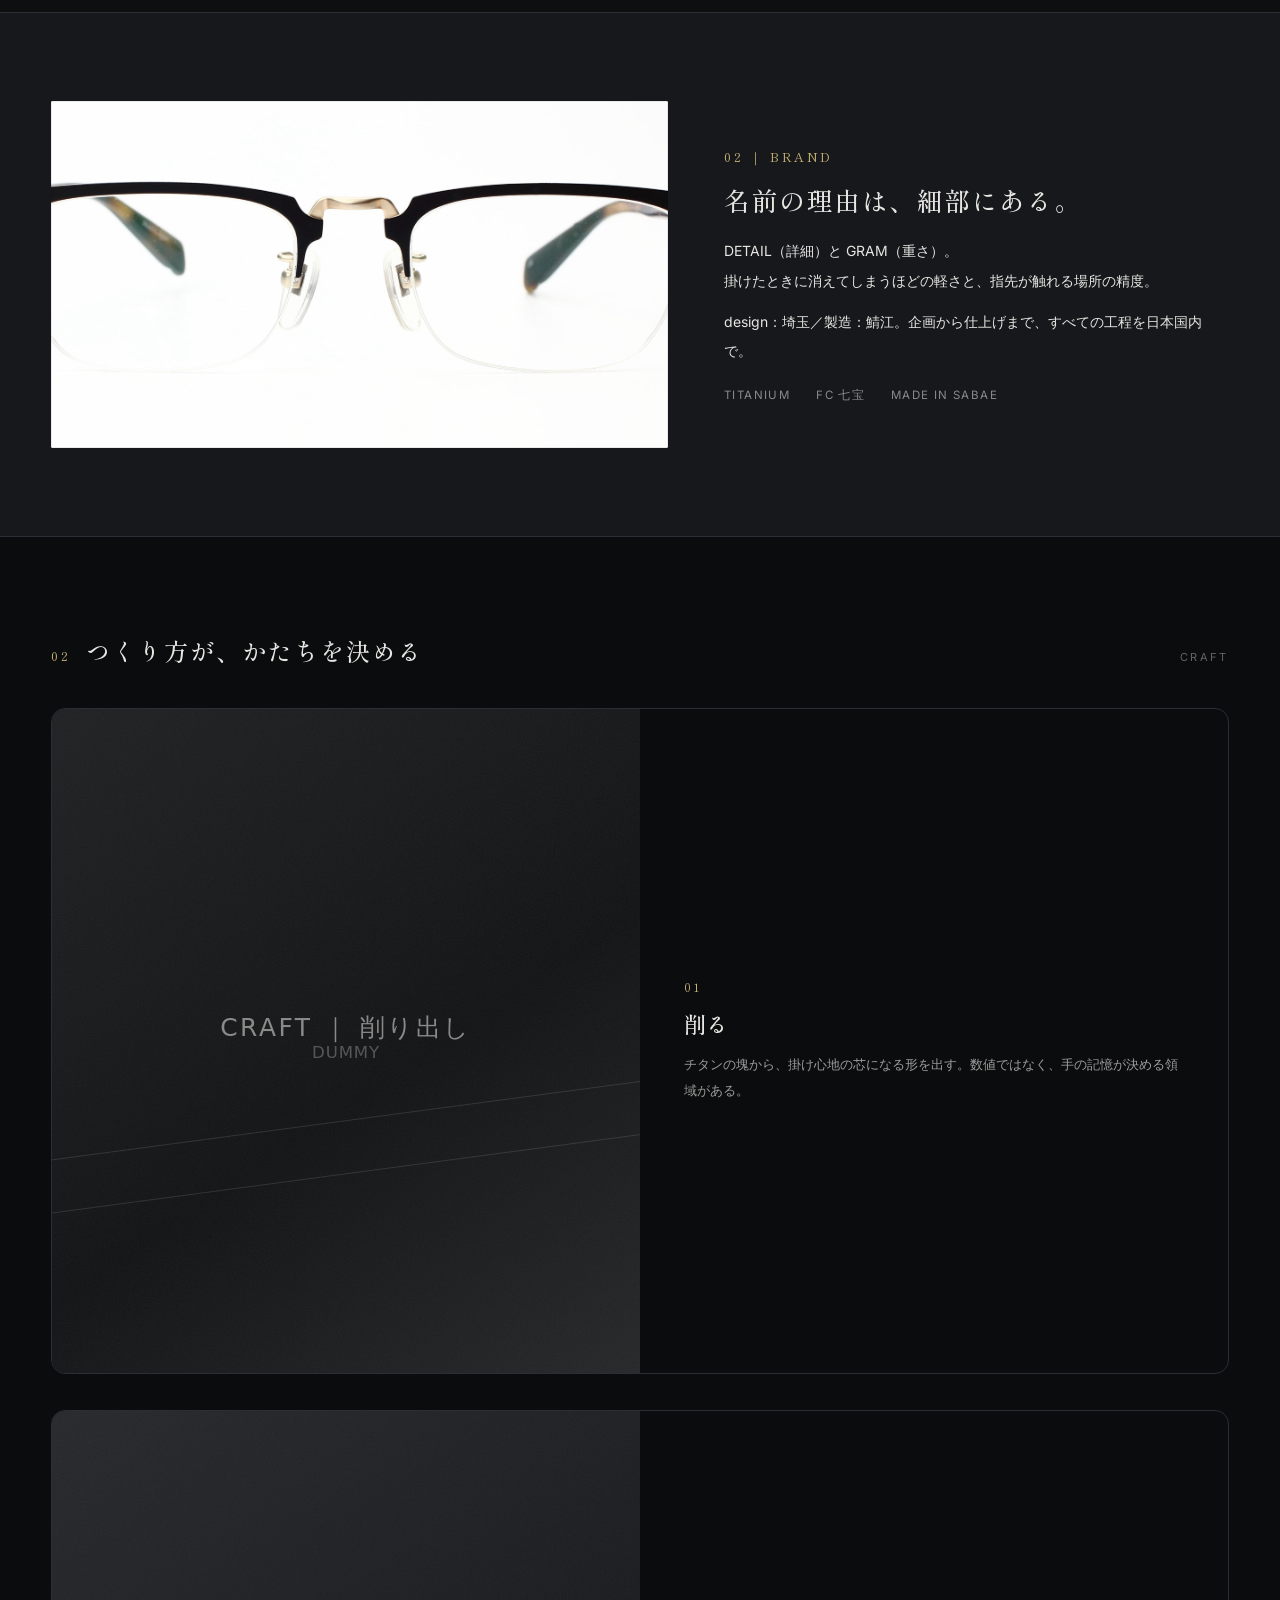
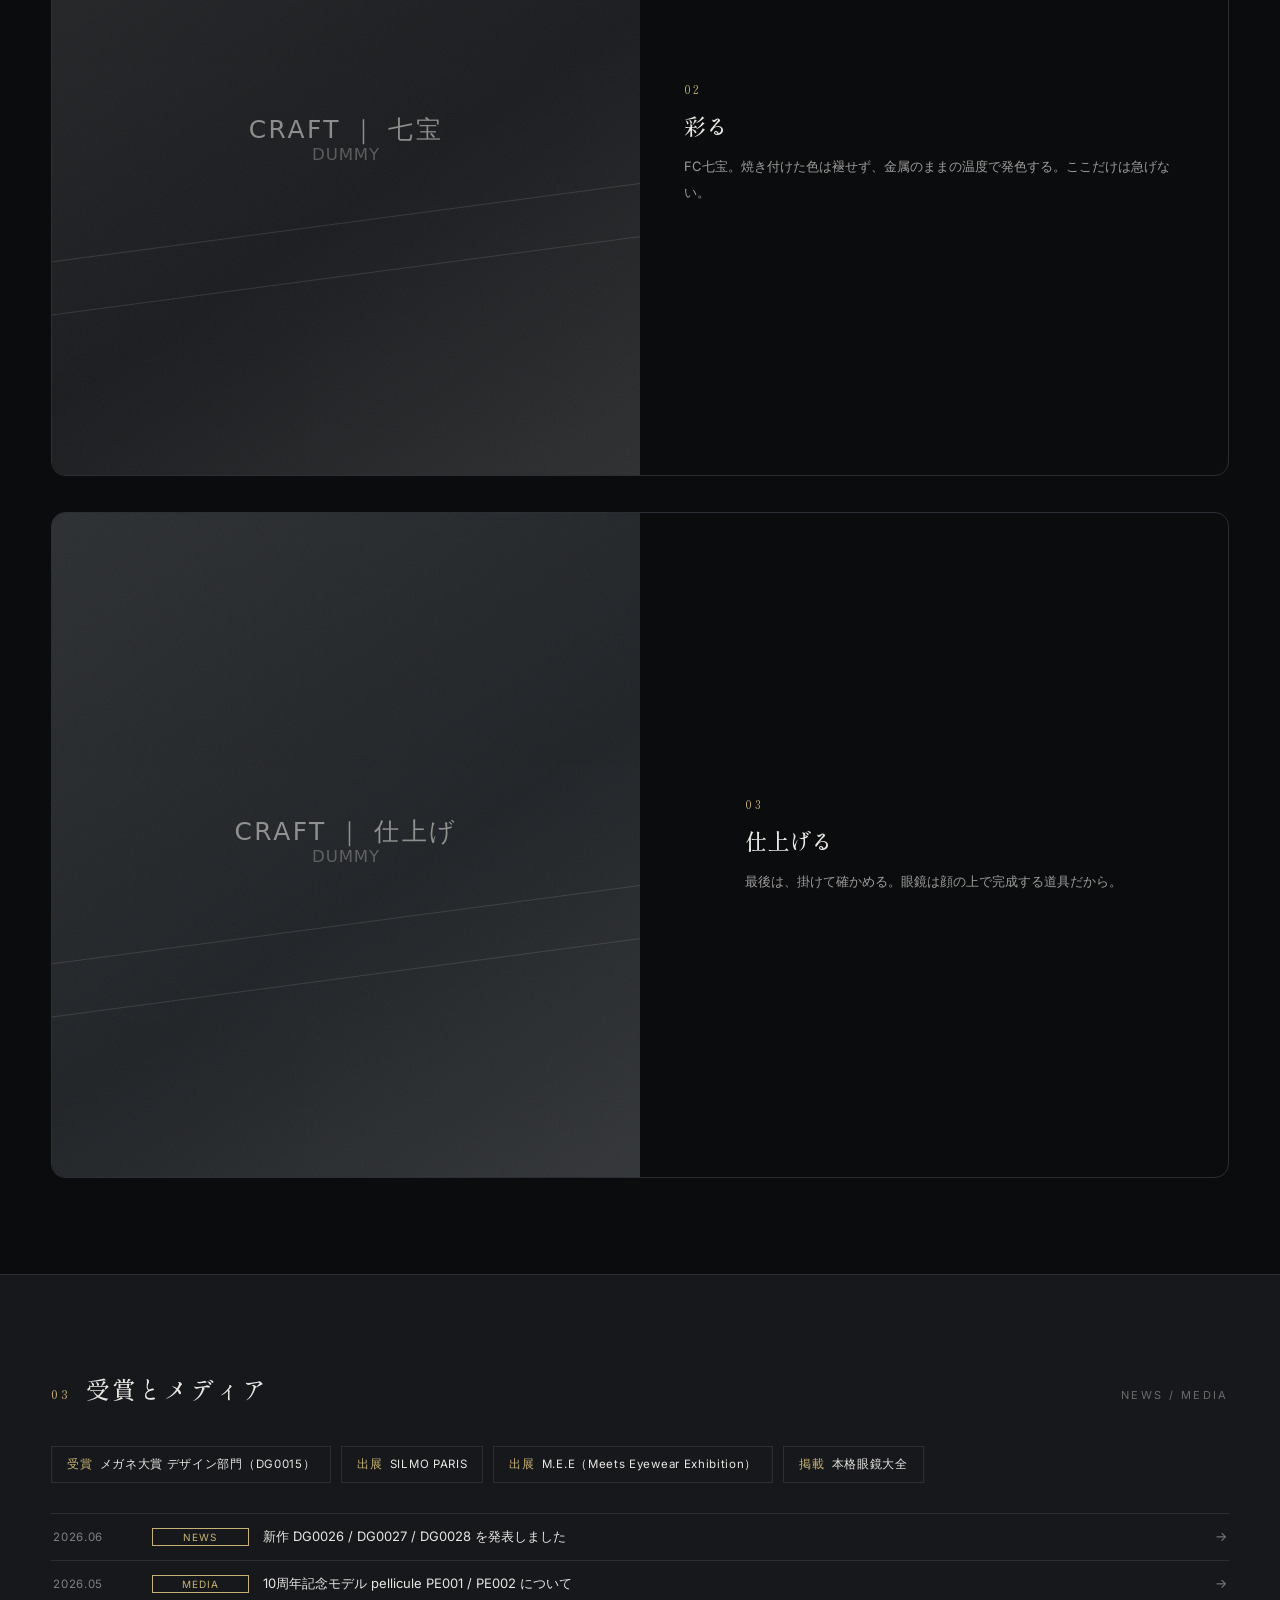
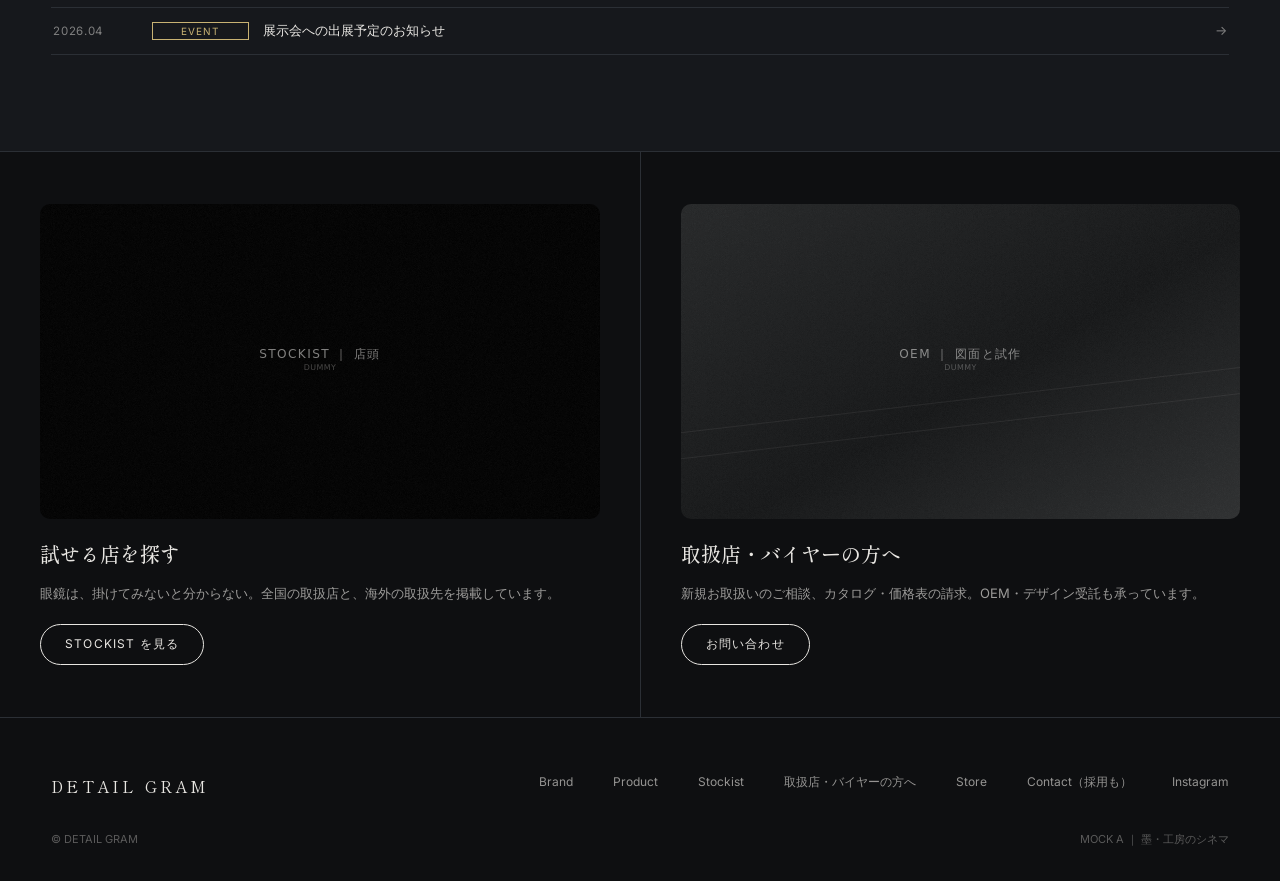
==== commit e8fc43c3: "add News/Media section; B: product index -> 4col cards" ====
--- a/a.html
+++ b/a.html
@@ -86,6 +86,20 @@
   .panel h3{ font-family:var(--serif); font-weight:500; font-size:1.4rem; margin:0 }
   .panel p{ font-size:13px; line-height:2; opacity:.66; margin:0 }
 
+  /* --- NEWS / MEDIA（受賞・掲載＝B2Bの信頼づけ） --- */
+  .media{ background:var(--ink-2); border-block:1px solid var(--line) }
+  .awards{ display:flex; flex-wrap:wrap; gap:10px; margin-bottom:30px }
+  .awards span{ border:1px solid var(--line); padding:10px 15px; font-size:11.5px; letter-spacing:.06em; opacity:.8 }
+  .awards span b{ color:var(--accent); font-weight:500; margin-right:7px }
+  .news .nrow{ display:grid; grid-template-columns:6.5em 7.5em 1fr 1.4em; gap:14px; align-items:baseline;
+    padding:14px 2px; border-bottom:1px solid var(--line); font-size:13px; transition:padding-left .25s }
+  .news .nrow:first-child{ border-top:1px solid var(--line) }
+  .news .nrow:hover{ padding-left:9px; background:rgba(255,255,255,.02) }
+  .news .d{ font-size:11.5px; opacity:.5; letter-spacing:.06em }
+  .news .c{ font-size:10px; letter-spacing:.1em; color:var(--accent); border:1px solid var(--accent); padding:2px 0; text-align:center }
+  .news .arw{ opacity:.5; text-align:right }
+  .news .nrow:hover .arw{ opacity:1 }
+
   /* --- STOCKIST / BUSINESS --- */
   .two{ display:grid; grid-template-columns:1fr 1fr; gap:1px; background:var(--line) }
   .two > div{ background:var(--ink); padding:52px 40px }
@@ -171,15 +185,16 @@
   </div>
 </section>
 
-<!-- ===== SECTION: detail（このブランドだけの仕掛け＝ディテールへ寄る） ===== -->
-<!--        → detailgram-home-detail.liquid -->
+<!-- ===== SECTION: brand（＝Brand/About。このブランドだけの仕掛け＝ディテールへ寄る） ===== -->
+<!--        → detailgram-home-brand.liquid -->
 <section class="dg-section detail">
   <div class="dg-wrap detail-in">
     <div class="lens r-frame" data-br="reveal">
       <img src="assets/products/DG0001.jpg" alt="ディテール（拡大）">
     </div>
     <div>
-      <h3 data-br="reveal">名前の理由は、細部にある。</h3>
+      <span class="no" style="font-family:var(--serif);color:var(--accent);font-size:13px;letter-spacing:.2em">02 ｜ BRAND</span>
+      <h3 data-br="reveal" style="margin-top:14px">名前の理由は、細部にある。</h3>
       <p data-br="reveal" data-br-delay=".1s">DETAIL（詳細）と GRAM（重さ）。<br>掛けたときに消えてしまうほどの軽さと、指先が触れる場所の精度。</p>
       <p data-br="reveal" data-br-delay=".2s">design：埼玉／製造：鯖江。企画から仕上げまで、すべての工程を日本国内で。</p>
       <div class="spec" data-br="reveal" data-br-delay=".3s"><span>TITANIUM</span><span>FC 七宝</span><span>MADE IN SABAE</span></div>
@@ -210,6 +225,27 @@
   </div>
 </section>
 
+<!-- ===== SECTION: news / media（受賞・掲載＝信頼づけ） ===== -->
+<!--        → detailgram-home-media.liquid -->
+<section class="dg-section media">
+  <div class="dg-wrap sec">
+    <div class="sec-head" data-br="reveal">
+      <span class="no">03</span><h2>受賞とメディア</h2><span class="en">NEWS / MEDIA</span>
+    </div>
+    <div class="awards" data-br="stagger" data-br-step="0.06">
+      <span><b>受賞</b>メガネ大賞 デザイン部門（DG0015）</span>
+      <span><b>出展</b>SILMO PARIS</span>
+      <span><b>出展</b>M.E.E（Meets Eyewear Exhibition）</span>
+      <span><b>掲載</b>本格眼鏡大全</span>
+    </div>
+    <div class="news" data-br="reveal">
+      <a class="nrow" href="#"><span class="d">2026.06</span><span class="c">NEWS</span><span>新作 DG0026 / DG0027 / DG0028 を発表しました</span><span class="arw">→</span></a>
+      <a class="nrow" href="#"><span class="d">2026.05</span><span class="c">MEDIA</span><span>10周年記念モデル pellicule PE001 / PE002 について</span><span class="arw">→</span></a>
+      <a class="nrow" href="#"><span class="d">2026.04</span><span class="c">EVENT</span><span>展示会への出展予定のお知らせ</span><span class="arw">→</span></a>
+    </div>
+  </div>
+</section>
+
 <!-- ===== SECTION: stockist / business → 各liquid 1本ずつ ===== -->
 <section class="dg-section two">
   <div data-br="reveal">
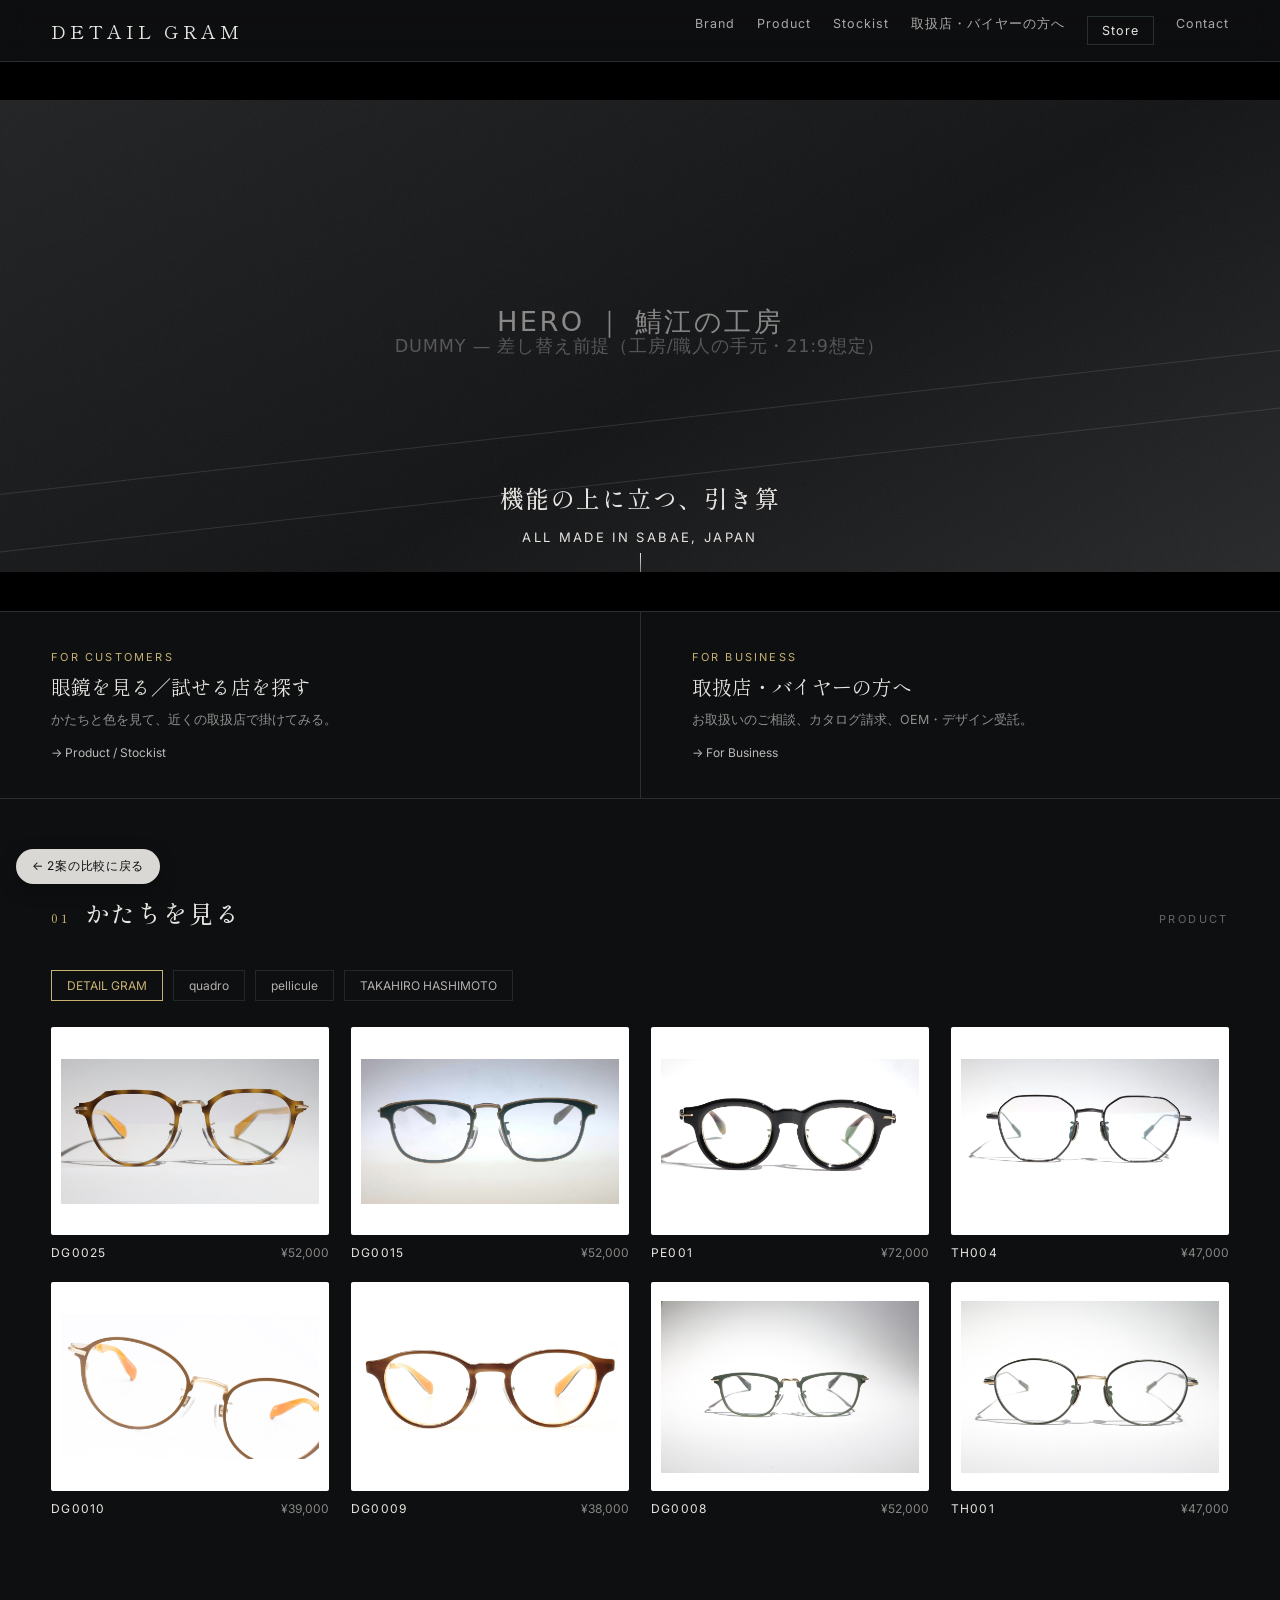
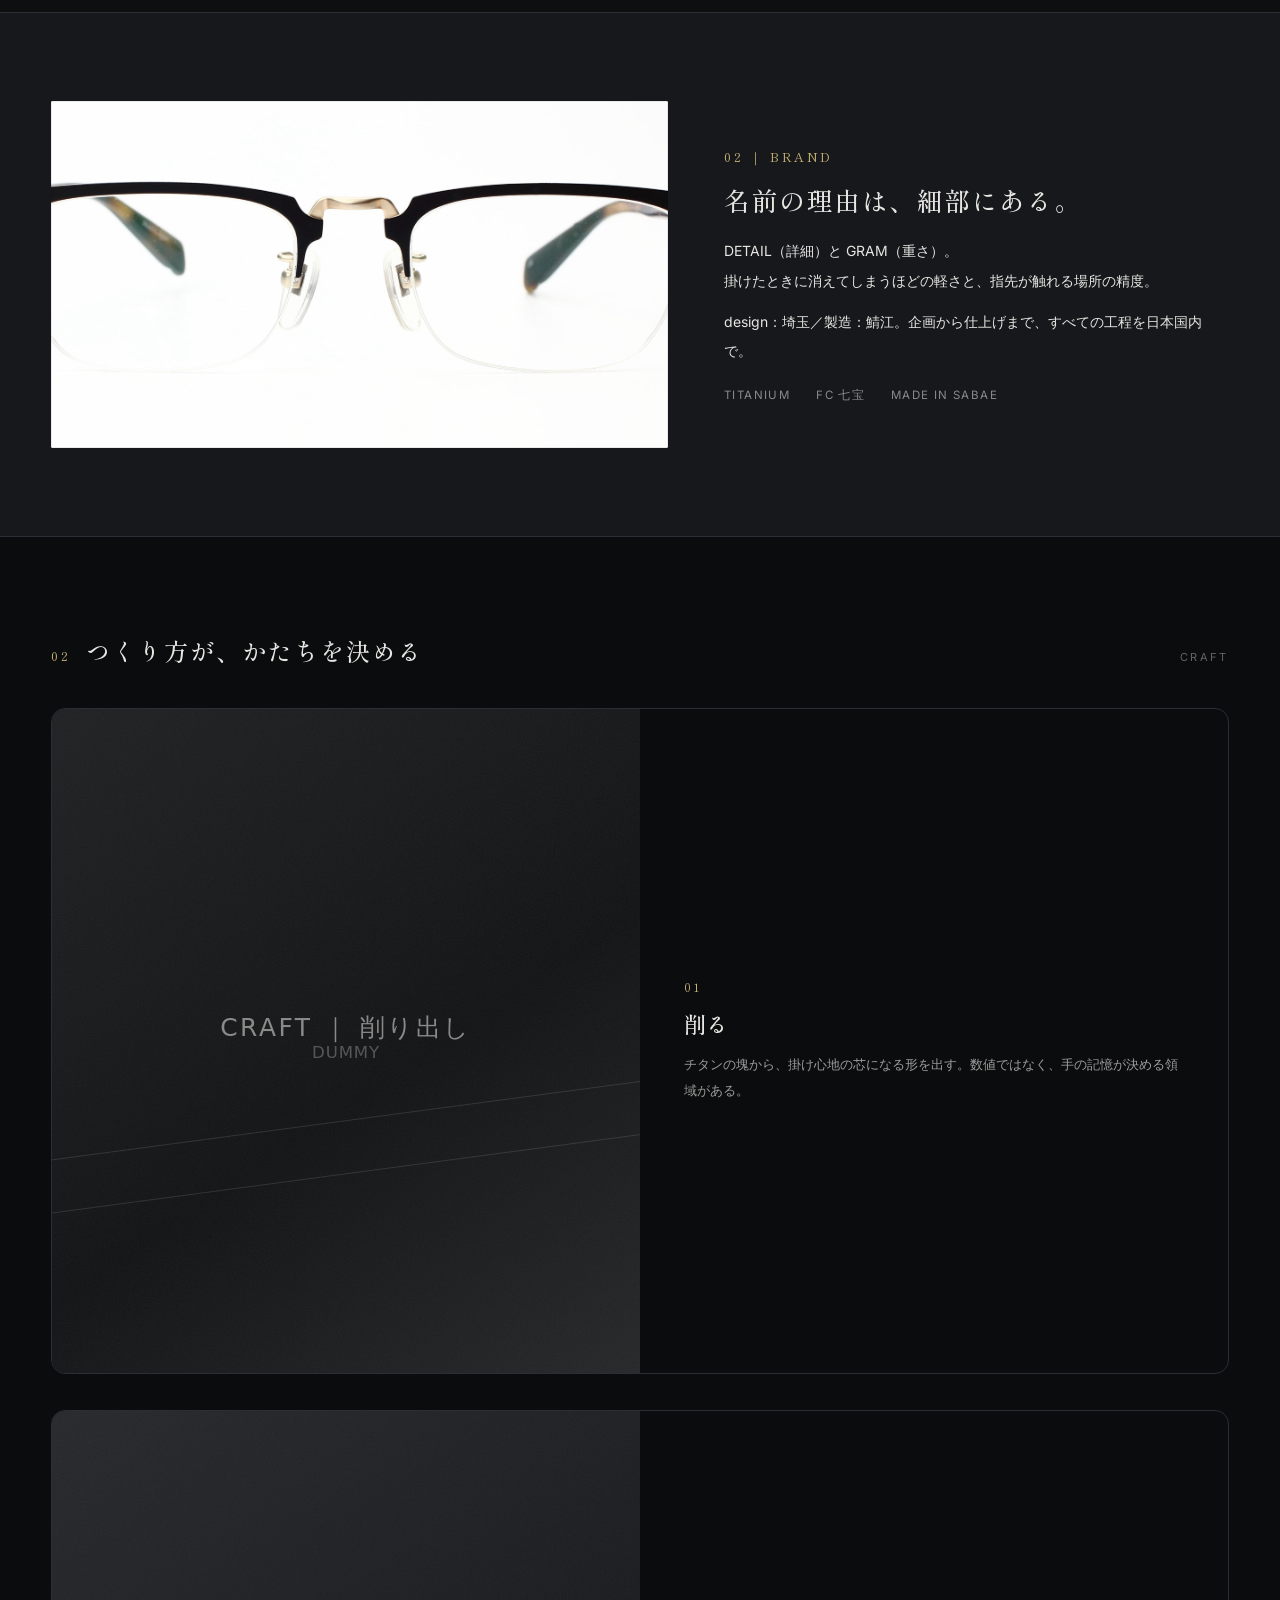
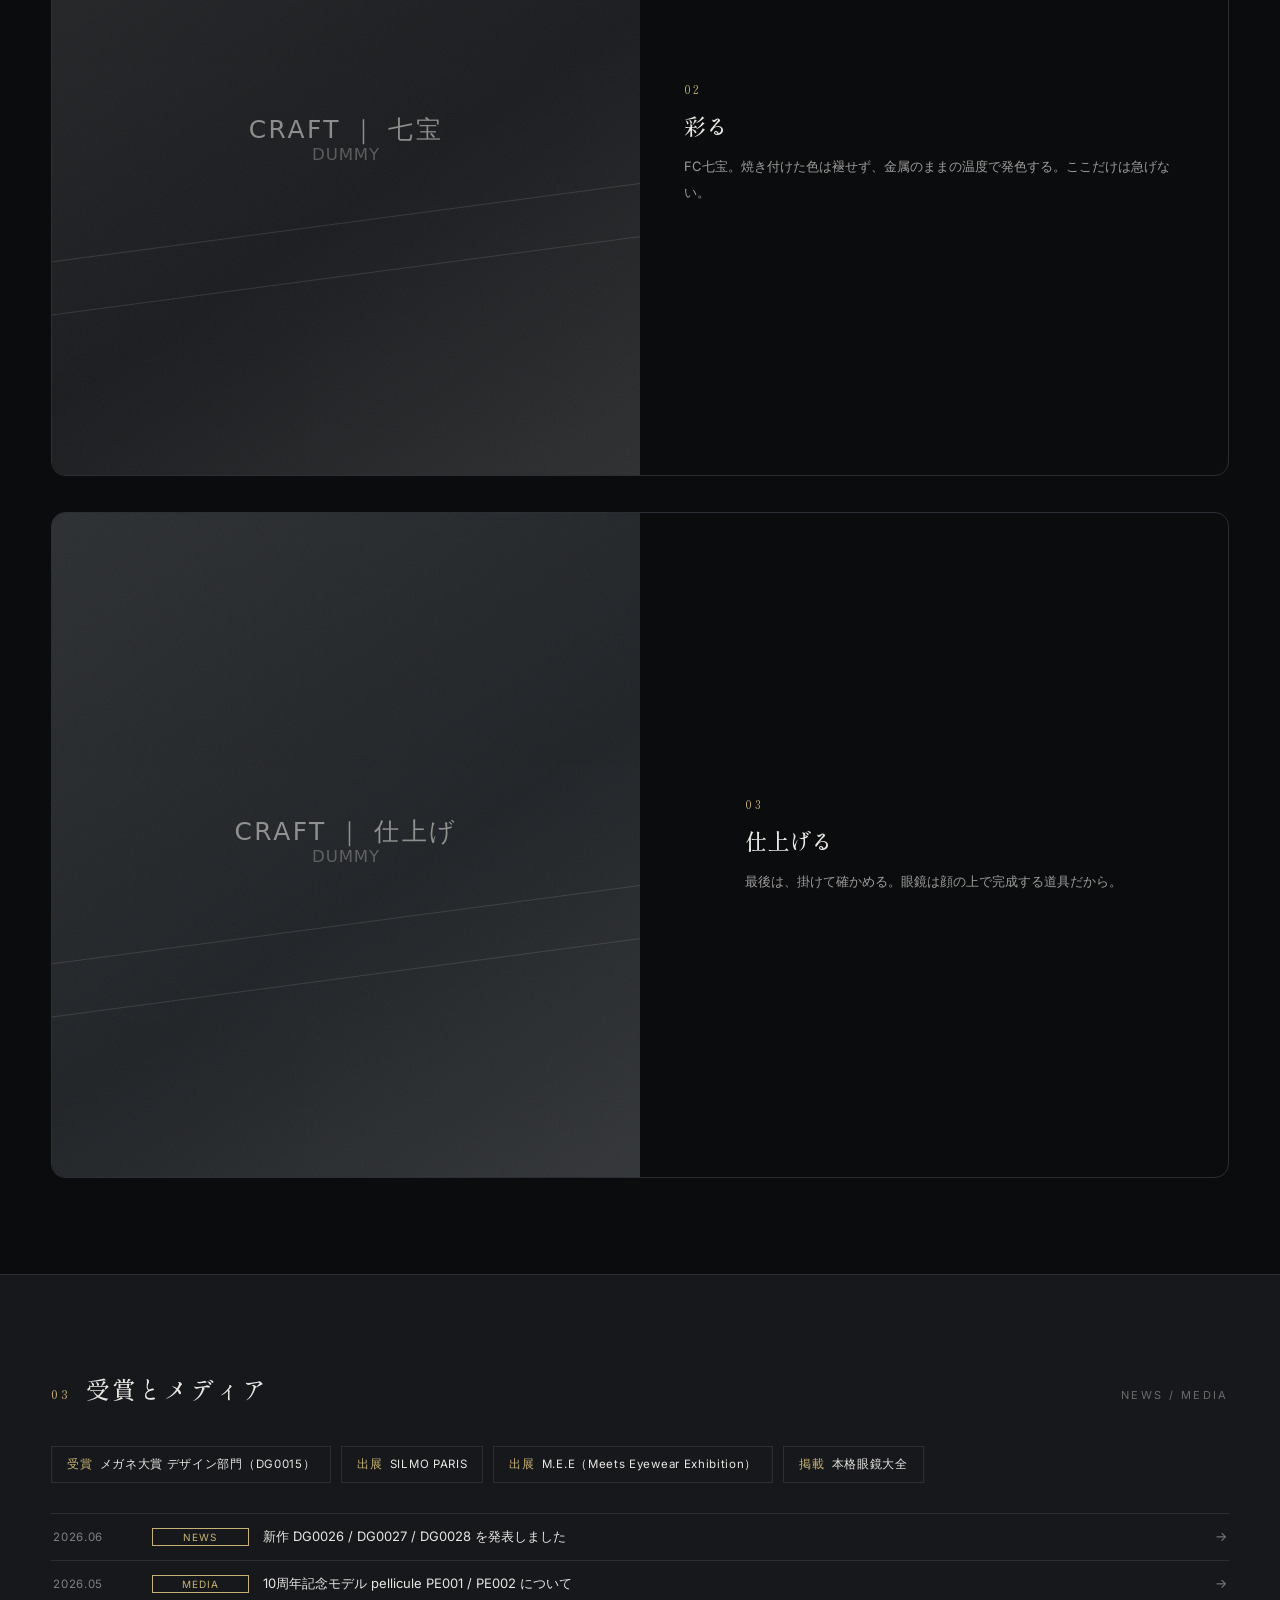
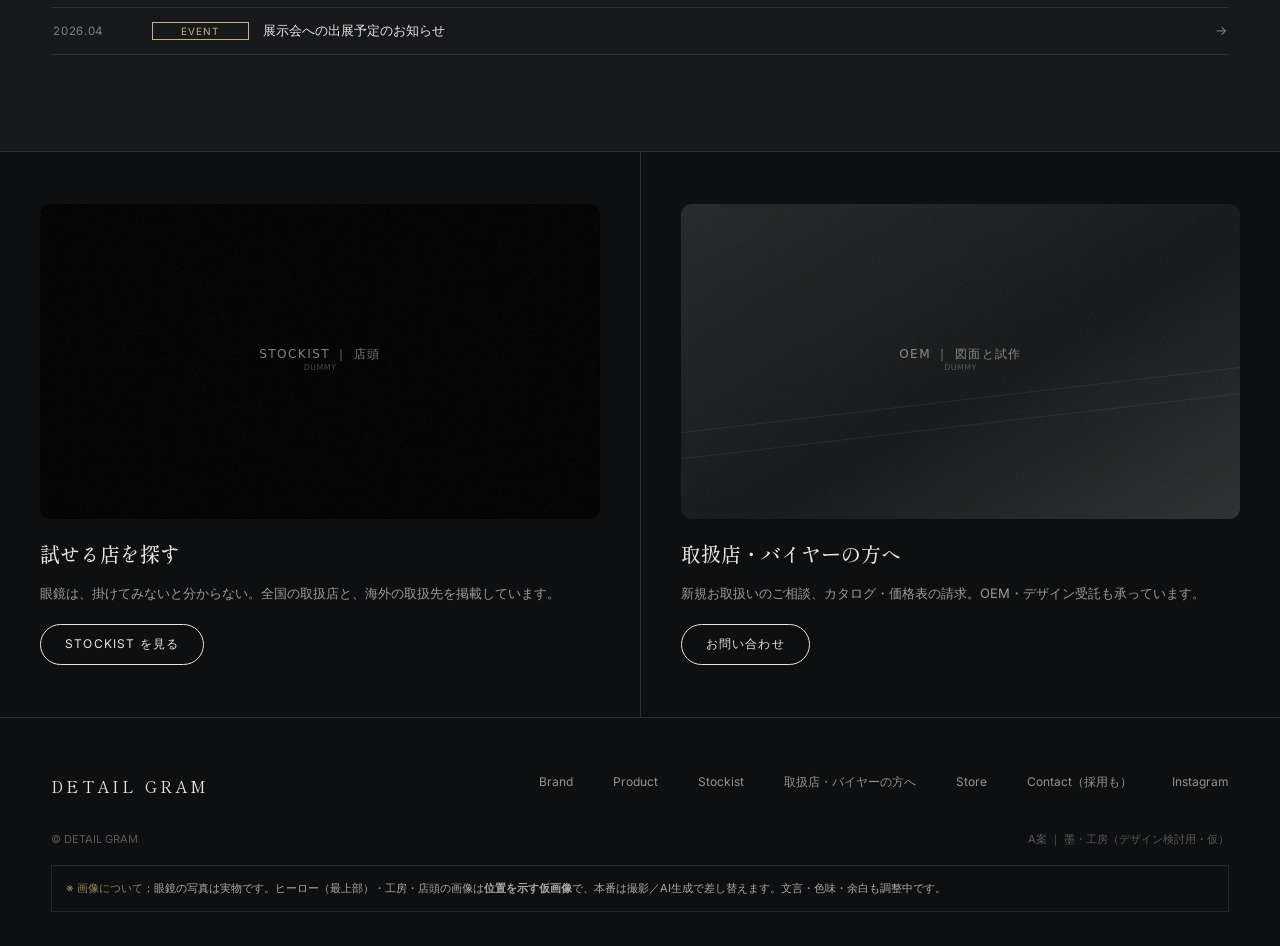
==== commit d580991e: "client-facing: comparison entry, dummy-image notes, back links" ====
--- a/a.html
+++ b/a.html
@@ -269,8 +269,13 @@
     <a href="#">Brand</a><a href="#">Product</a><a href="#">Stockist</a>
     <a href="#">取扱店・バイヤーの方へ</a><a href="#">Store</a><a href="#">Contact（採用も）</a><a href="#">Instagram</a>
   </div>
-  <div class="f-bot"><span>© DETAIL GRAM</span><span>MOCK A ｜ 墨・工房のシネマ</span></div>
+  <div class="f-bot"><span>© DETAIL GRAM</span><span>A案 ｜ 墨・工房（デザイン検討用・仮）</span></div>
+  <div style="margin-top:18px;padding:12px 14px;border:1px solid var(--line);font-size:11px;line-height:1.9;opacity:.72">
+    <b style="color:var(--accent);font-weight:500">※ 画像について</b>：眼鏡の写真は実物です。ヒーロー（最上部）・工房・店頭の画像は<b>位置を示す仮画像</b>で、本番は撮影／AI生成で差し替えます。文言・色味・余白も調整中です。
+  </div>
 </footer>
+
+<a href="index.html" style="position:fixed;left:16px;bottom:16px;z-index:99;background:rgba(232,230,226,.94);color:#0e0f11;border-radius:999px;padding:9px 16px;font-size:12px;letter-spacing:.06em;box-shadow:0 6px 18px rgba(0,0,0,.28)">← 2案の比較に戻る</a>
 
 <script src="assets/br-kit.js"></script>
 <script>
